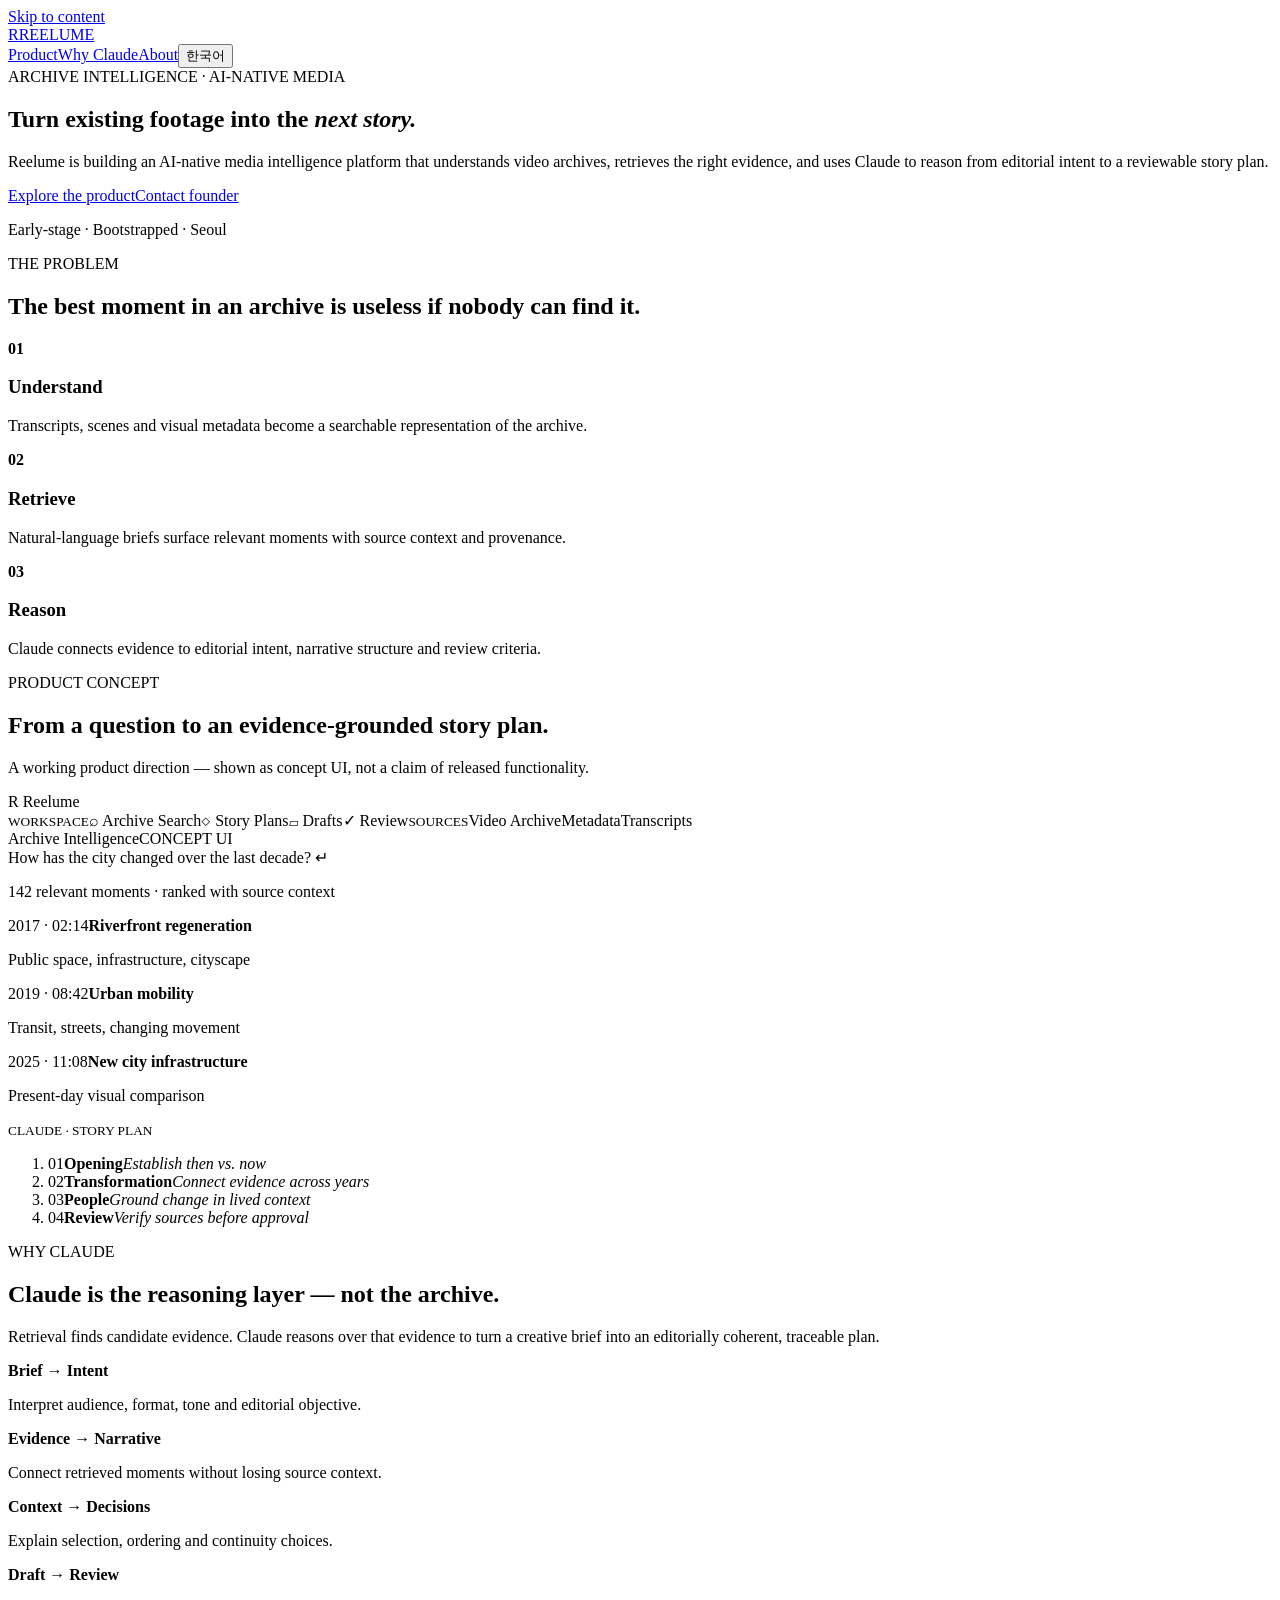
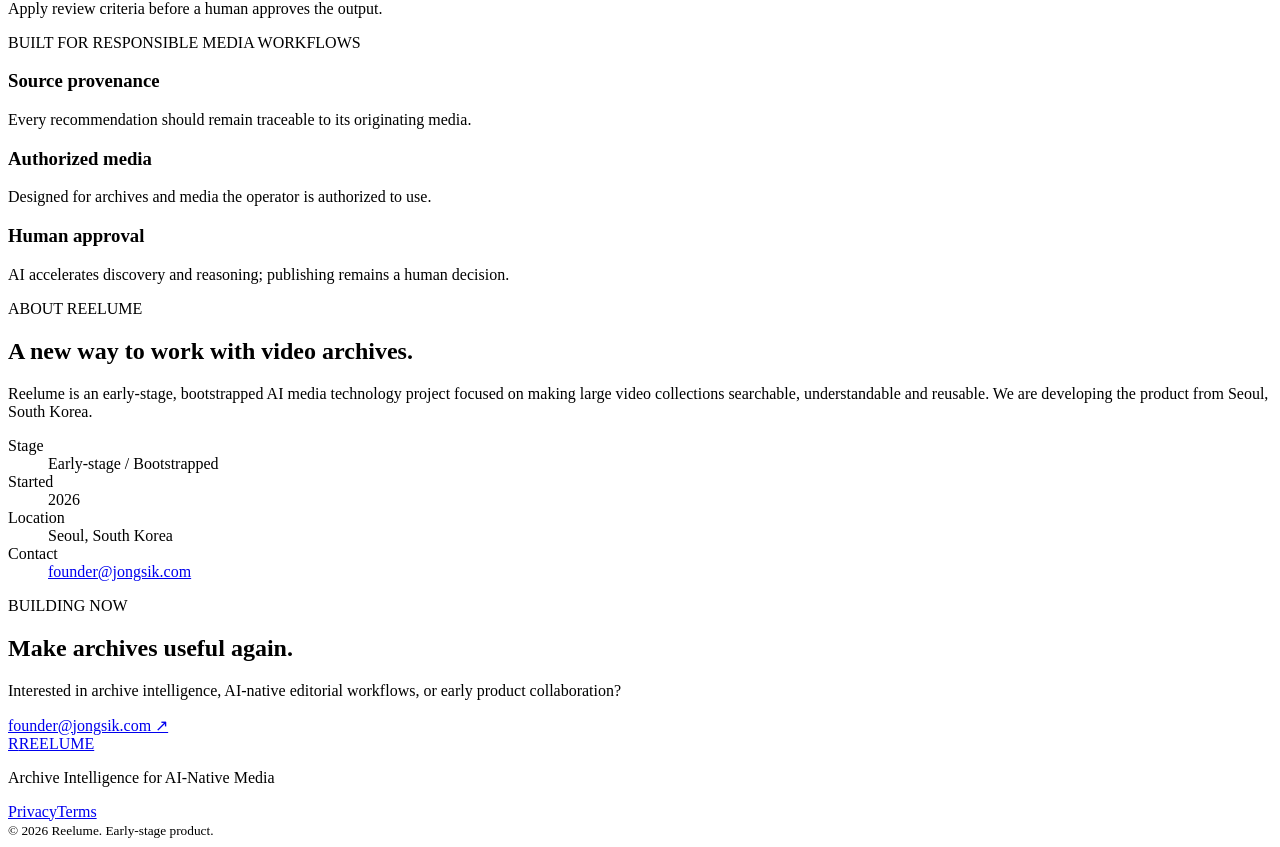
==== index.html @ be39a807 "Deploy Reelume site: index.html" ====
<!doctype html>
<html lang="en" data-lang="en">
<head>
<meta charset="utf-8"><meta name="viewport" content="width=device-width,initial-scale=1,viewport-fit=cover">
<title>Reelume — Archive Intelligence for AI-Native Media</title>
<meta name="description" content="Reelume is building an AI-native media intelligence platform that turns large video archives into searchable evidence, editorial story plans, and reviewable video drafts with Claude at the reasoning layer.">
<meta name="robots" content="index,follow,max-image-preview:large"><meta name="author" content="Reelume">
<link rel="canonical" href="https://www.jongsik.com/"><link rel="alternate" hreflang="en" href="https://www.jongsik.com/"><link rel="alternate" hreflang="ko" href="https://www.jongsik.com/?lang=ko"><link rel="alternate" hreflang="x-default" href="https://www.jongsik.com/">
<meta property="og:type" content="website"><meta property="og:site_name" content="Reelume"><meta property="og:title" content="Reelume — Archive Intelligence for AI-Native Media"><meta property="og:description" content="Turn existing footage into the next story. Search archives, ground editorial reasoning in evidence, and create reviewable media drafts."><meta property="og:url" content="https://www.jongsik.com/"><meta property="og:image" content="https://www.jongsik.com/assets/og.svg"><meta property="og:image:alt" content="Reelume — Archive Intelligence for AI-Native Media">
<meta name="twitter:card" content="summary_large_image"><meta name="twitter:title" content="Reelume — Archive Intelligence for AI-Native Media"><meta name="twitter:description" content="Turn existing footage into the next story."><meta name="twitter:image" content="https://www.jongsik.com/assets/og.svg">
<meta name="theme-color" content="#080a10"><link rel="icon" href="/assets/favicon.svg" type="image/svg+xml"><link rel="manifest" href="/site.webmanifest"><link rel="stylesheet" href="/assets/style.css">
<script type="application/ld+json">{"@context":"https://schema.org","@type":"Organization","name":"Reelume","url":"https://www.jongsik.com/","description":"Early-stage AI-native media intelligence product for understanding, retrieving and transforming video archives into new digital content.","foundingDate":"2026","foundingLocation":{"@type":"Place","name":"Seoul, South Korea"},"email":"founder@jongsik.com"}</script>
</head>
<body>
<a class="skip" href="#main">Skip to content</a>
<header><a class="brand" href="/" aria-label="Reelume home"><span class="mark">R</span>REELUME</a><nav aria-label="Primary"><a href="#product" data-en="Product" data-ko="제품">Product</a><a href="#claude" data-en="Why Claude" data-ko="Why Claude">Why Claude</a><a href="#about" data-en="About" data-ko="소개">About</a><button id="lang" aria-label="Switch language">한국어</button></nav></header>
<main id="main">
<section class="hero"><div class="eyebrow">ARCHIVE INTELLIGENCE · AI-NATIVE MEDIA</div><h1 data-en="Turn existing footage into the <em>next story.</em>" data-ko="기존 영상에서 <em>다음 이야기를 발견합니다.</em>">Turn existing footage into the <em>next story.</em></h1><p class="lead" data-en="Reelume is building an AI-native media intelligence platform that understands video archives, retrieves the right evidence, and uses Claude to reason from editorial intent to a reviewable story plan." data-ko="Reelume은 영상 아카이브를 이해하고 필요한 근거를 찾아, Claude의 추론으로 편집 의도에서 검토 가능한 스토리 플랜까지 연결하는 AI-native 미디어 인텔리전스 플랫폼을 만들고 있습니다.">Reelume is building an AI-native media intelligence platform that understands video archives, retrieves the right evidence, and uses Claude to reason from editorial intent to a reviewable story plan.</p><div class="actions"><a class="primary" href="#product" data-en="Explore the product" data-ko="제품 살펴보기">Explore the product</a><a class="secondary" href="mailto:founder@jongsik.com" data-en="Contact founder" data-ko="파운더에게 연락">Contact founder</a></div><p class="status"><span></span> Early-stage · Bootstrapped · Seoul</p></section>
<section class="problem"><p class="kicker" data-en="THE PROBLEM" data-ko="문제">THE PROBLEM</p><h2 data-en="The best moment in an archive is useless if nobody can find it." data-ko="아카이브 최고의 장면도 찾을 수 없다면 활용할 수 없습니다.">The best moment in an archive is useless if nobody can find it.</h2><div class="grid3"><article><b>01</b><h3 data-en="Understand" data-ko="이해">Understand</h3><p data-en="Transcripts, scenes and visual metadata become a searchable representation of the archive." data-ko="대사, 장면, 시각 메타데이터를 검색 가능한 아카이브 표현으로 만듭니다.">Transcripts, scenes and visual metadata become a searchable representation of the archive.</p></article><article><b>02</b><h3 data-en="Retrieve" data-ko="검색">Retrieve</h3><p data-en="Natural-language briefs surface relevant moments with source context and provenance." data-ko="자연어 브리프로 관련 장면을 출처 맥락과 함께 찾아냅니다.">Natural-language briefs surface relevant moments with source context and provenance.</p></article><article><b>03</b><h3 data-en="Reason" data-ko="추론">Reason</h3><p data-en="Claude connects evidence to editorial intent, narrative structure and review criteria." data-ko="Claude가 근거를 편집 의도, 서사 구조, 검토 기준으로 연결합니다.">Claude connects evidence to editorial intent, narrative structure and review criteria.</p></article></div></section>
<section id="product" class="product"><div class="sectionhead"><div><p class="kicker">PRODUCT CONCEPT</p><h2 data-en="From a question to an evidence-grounded story plan." data-ko="질문에서 근거 기반 스토리 플랜까지.">From a question to an evidence-grounded story plan.</h2></div><p data-en="A working product direction — shown as concept UI, not a claim of released functionality." data-ko="현재 개발 방향을 보여주는 콘셉트 UI이며 출시 완료 기능을 의미하지 않습니다.">A working product direction — shown as concept UI, not a claim of released functionality.</p></div><div class="app" aria-label="Reelume concept interface"><aside><div class="appbrand"><span class="mark">R</span> Reelume</div><small>WORKSPACE</small><a class="active">⌕ Archive Search</a><a>◇ Story Plans</a><a>▱ Drafts</a><a>✓ Review</a><small>SOURCES</small><a>Video Archive</a><a>Metadata</a><a>Transcripts</a></aside><div class="workspace"><div class="top"><span>Archive Intelligence</span><span class="badge">CONCEPT UI</span></div><div class="query">How has the city changed over the last decade? <span>↵</span></div><p class="found">142 relevant moments · ranked with source context</p><div class="results"><div><time>2017 · 02:14</time><b>Riverfront regeneration</b><p>Public space, infrastructure, cityscape</p></div><div><time>2019 · 08:42</time><b>Urban mobility</b><p>Transit, streets, changing movement</p></div><div><time>2025 · 11:08</time><b>New city infrastructure</b><p>Present-day visual comparison</p></div></div><div class="plan"><small>CLAUDE · STORY PLAN</small><ol><li><span>01</span><b>Opening</b><em>Establish then vs. now</em></li><li><span>02</span><b>Transformation</b><em>Connect evidence across years</em></li><li><span>03</span><b>People</b><em>Ground change in lived context</em></li><li><span>04</span><b>Review</b><em>Verify sources before approval</em></li></ol></div></div></div></section>
<section id="claude" class="claude"><p class="kicker">WHY CLAUDE</p><h2 data-en="Claude is the reasoning layer — not the archive." data-ko="Claude는 아카이브가 아니라 추론 레이어입니다.">Claude is the reasoning layer — not the archive.</h2><p class="lead2" data-en="Retrieval finds candidate evidence. Claude reasons over that evidence to turn a creative brief into an editorially coherent, traceable plan." data-ko="검색 계층이 후보 근거를 찾고, Claude는 그 근거 위에서 창작 브리프를 편집적으로 일관되고 추적 가능한 플랜으로 바꿉니다.">Retrieval finds candidate evidence. Claude reasons over that evidence to turn a creative brief into an editorially coherent, traceable plan.</p><div class="grid4"><article><b>Brief → Intent</b><p data-en="Interpret audience, format, tone and editorial objective." data-ko="대상, 포맷, 톤, 편집 목표를 해석합니다.">Interpret audience, format, tone and editorial objective.</p></article><article><b>Evidence → Narrative</b><p data-en="Connect retrieved moments without losing source context." data-ko="출처 맥락을 잃지 않고 검색된 장면을 연결합니다.">Connect retrieved moments without losing source context.</p></article><article><b>Context → Decisions</b><p data-en="Explain selection, ordering and continuity choices." data-ko="선택, 순서, 연속성 판단을 설명합니다.">Explain selection, ordering and continuity choices.</p></article><article><b>Draft → Review</b><p data-en="Apply review criteria before a human approves the output." data-ko="사람이 승인하기 전에 검토 기준을 적용합니다.">Apply review criteria before a human approves the output.</p></article></div></section>
<section class="principles"><p class="kicker">BUILT FOR RESPONSIBLE MEDIA WORKFLOWS</p><div class="grid3"><article><h3>Source provenance</h3><p data-en="Every recommendation should remain traceable to its originating media." data-ko="모든 추천은 원본 미디어까지 추적 가능해야 합니다.">Every recommendation should remain traceable to its originating media.</p></article><article><h3>Authorized media</h3><p data-en="Designed for archives and media the operator is authorized to use." data-ko="운영자가 사용할 권한이 있는 아카이브와 미디어를 전제로 설계합니다.">Designed for archives and media the operator is authorized to use.</p></article><article><h3>Human approval</h3><p data-en="AI accelerates discovery and reasoning; publishing remains a human decision." data-ko="AI는 탐색과 추론을 가속하지만 게시 결정은 사람이 합니다.">AI accelerates discovery and reasoning; publishing remains a human decision.</p></article></div></section>
<section id="about" class="about"><div><p class="kicker">ABOUT REELUME</p><h2 data-en="A new way to work with video archives." data-ko="영상 아카이브와 일하는 새로운 방식.">A new way to work with video archives.</h2></div><div><p data-en="Reelume is an early-stage, bootstrapped AI media technology project focused on making large video collections searchable, understandable and reusable. We are developing the product from Seoul, South Korea." data-ko="Reelume은 대규모 영상 컬렉션을 검색하고 이해하고 재활용할 수 있게 만드는 초기 단계의 부트스트랩 AI 미디어 기술 프로젝트입니다. 대한민국 서울에서 제품을 개발하고 있습니다.">Reelume is an early-stage, bootstrapped AI media technology project focused on making large video collections searchable, understandable and reusable. We are developing the product from Seoul, South Korea.</p><dl><div><dt>Stage</dt><dd>Early-stage / Bootstrapped</dd></div><div><dt>Started</dt><dd>2026</dd></div><div><dt>Location</dt><dd>Seoul, South Korea</dd></div><div><dt>Contact</dt><dd><a href="mailto:founder@jongsik.com">founder@jongsik.com</a></dd></div></dl></div></section>
<section class="cta"><p class="kicker">BUILDING NOW</p><h2 data-en="Make archives useful again." data-ko="아카이브를 다시 유용하게.">Make archives useful again.</h2><p data-en="Interested in archive intelligence, AI-native editorial workflows, or early product collaboration?" data-ko="아카이브 인텔리전스, AI-native 편집 워크플로 또는 초기 제품 협업에 관심이 있으신가요?">Interested in archive intelligence, AI-native editorial workflows, or early product collaboration?</p><a class="primary" href="mailto:founder@jongsik.com">founder@jongsik.com ↗</a></section>
</main>
<footer><a class="brand" href="/"><span class="mark">R</span>REELUME</a><p>Archive Intelligence for AI-Native Media</p><div><a href="/privacy.html">Privacy</a><a href="/terms.html">Terms</a></div><small>© 2026 Reelume. Early-stage product.</small></footer>
<script src="/assets/app.js" defer></script></body></html>
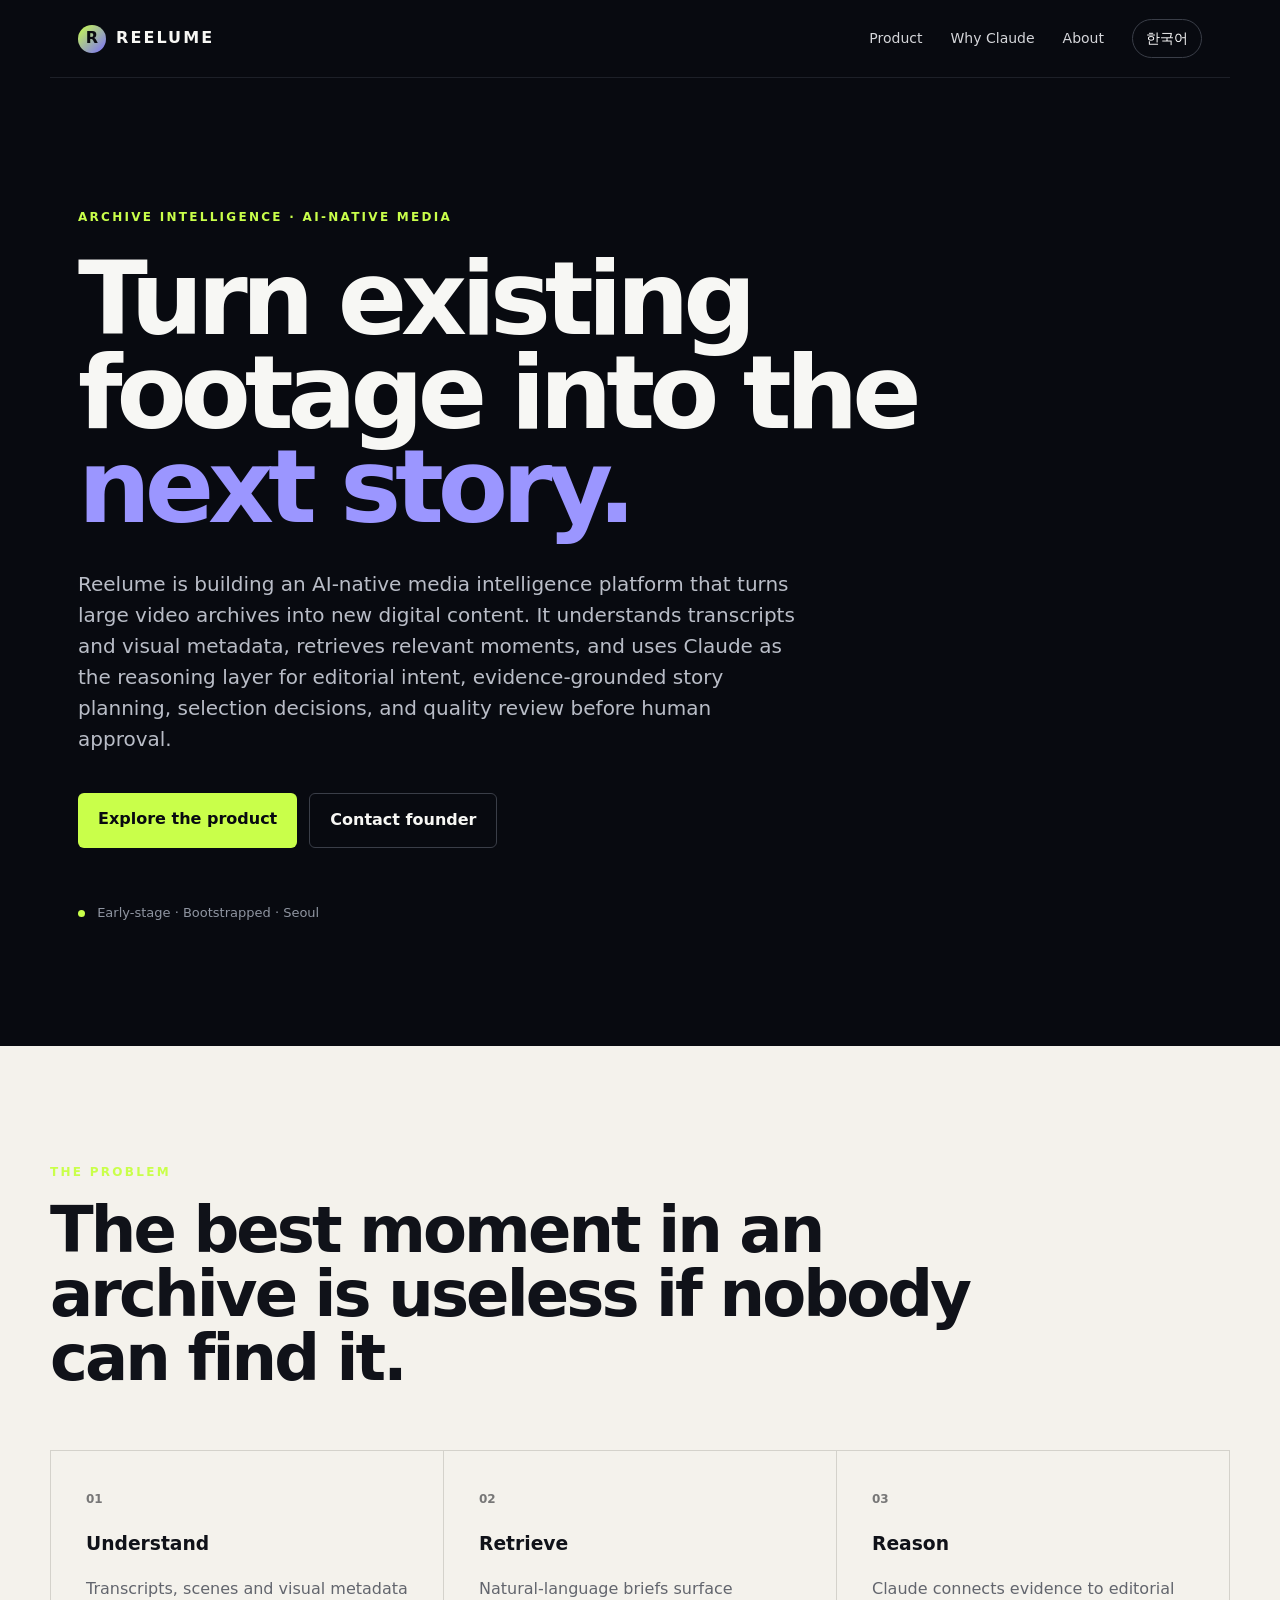
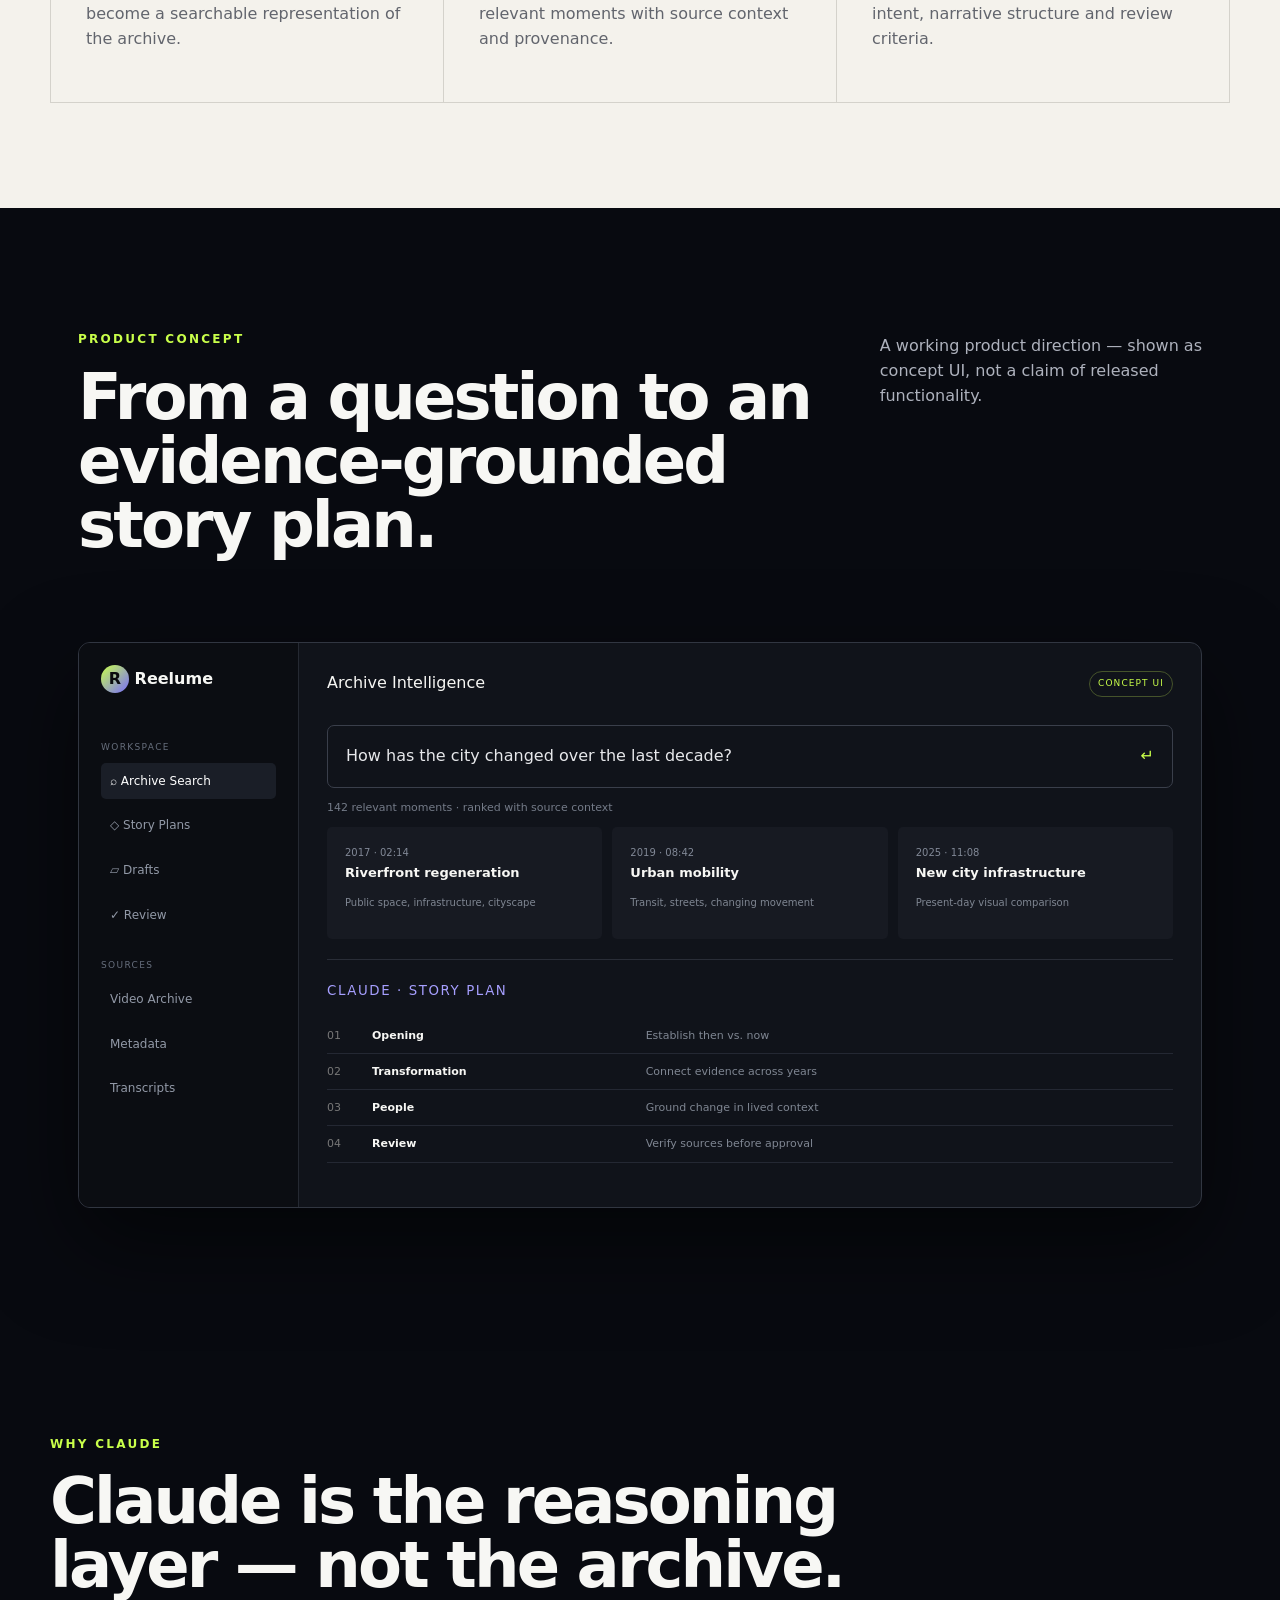
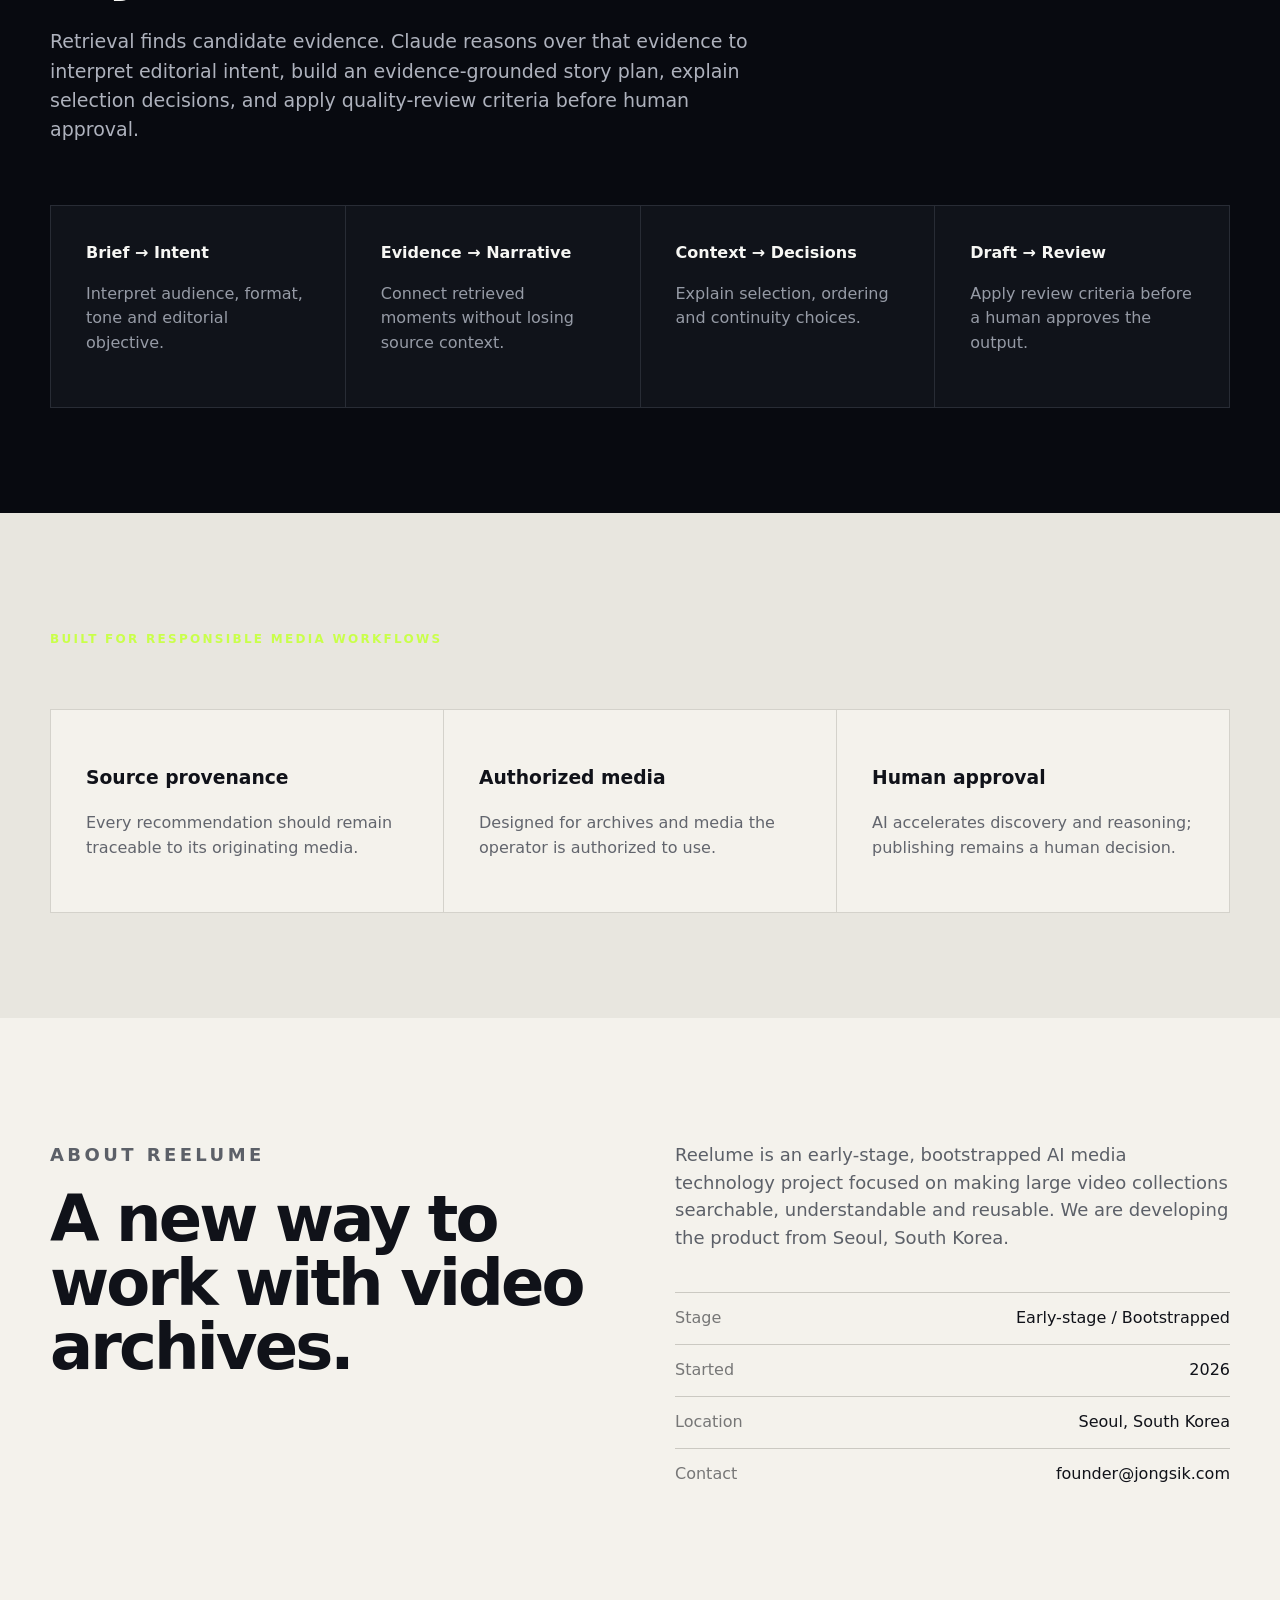
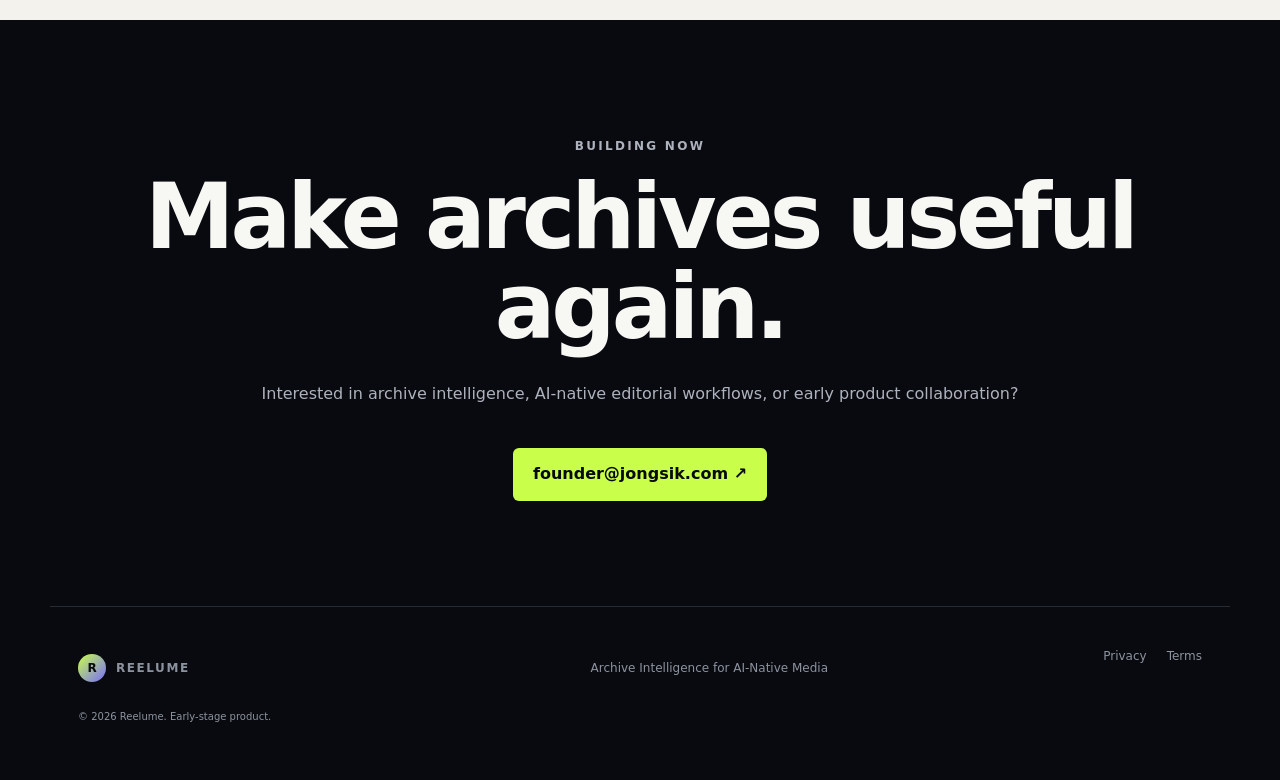
==== commit 6659f254: "Clarify Claude reasoning role for startup review" ====
--- a/index.html
+++ b/index.html
@@ -15,10 +15,10 @@
 <a class="skip" href="#main">Skip to content</a>
 <header><a class="brand" href="/" aria-label="Reelume home"><span class="mark">R</span>REELUME</a><nav aria-label="Primary"><a href="#product" data-en="Product" data-ko="제품">Product</a><a href="#claude" data-en="Why Claude" data-ko="Why Claude">Why Claude</a><a href="#about" data-en="About" data-ko="소개">About</a><button id="lang" aria-label="Switch language">한국어</button></nav></header>
 <main id="main">
-<section class="hero"><div class="eyebrow">ARCHIVE INTELLIGENCE · AI-NATIVE MEDIA</div><h1 data-en="Turn existing footage into the <em>next story.</em>" data-ko="기존 영상에서 <em>다음 이야기를 발견합니다.</em>">Turn existing footage into the <em>next story.</em></h1><p class="lead" data-en="Reelume is building an AI-native media intelligence platform that understands video archives, retrieves the right evidence, and uses Claude to reason from editorial intent to a reviewable story plan." data-ko="Reelume은 영상 아카이브를 이해하고 필요한 근거를 찾아, Claude의 추론으로 편집 의도에서 검토 가능한 스토리 플랜까지 연결하는 AI-native 미디어 인텔리전스 플랫폼을 만들고 있습니다.">Reelume is building an AI-native media intelligence platform that understands video archives, retrieves the right evidence, and uses Claude to reason from editorial intent to a reviewable story plan.</p><div class="actions"><a class="primary" href="#product" data-en="Explore the product" data-ko="제품 살펴보기">Explore the product</a><a class="secondary" href="mailto:founder@jongsik.com" data-en="Contact founder" data-ko="파운더에게 연락">Contact founder</a></div><p class="status"><span></span> Early-stage · Bootstrapped · Seoul</p></section>
+<section class="hero"><div class="eyebrow">ARCHIVE INTELLIGENCE · AI-NATIVE MEDIA</div><h1 data-en="Turn existing footage into the <em>next story.</em>" data-ko="기존 영상에서 <em>다음 이야기를 발견합니다.</em>">Turn existing footage into the <em>next story.</em></h1><p class="lead" data-en="Reelume is building an AI-native media intelligence platform that turns large video archives into new digital content. It understands transcripts and visual metadata, retrieves relevant moments, and uses Claude as the reasoning layer for editorial intent, evidence-grounded story planning, selection decisions, and quality review before human approval." data-ko="Reelume은 대규모 영상 아카이브를 새로운 디지털 콘텐츠로 전환하는 AI-native 미디어 인텔리전스 플랫폼을 만들고 있습니다. 대사와 시각 메타데이터를 이해하고 관련 장면을 찾아, Claude를 편집 의도 해석, 근거 기반 스토리 기획, 선택 판단, 사람의 최종 승인 전 품질 검토를 위한 추론 레이어로 활용합니다.">Reelume is building an AI-native media intelligence platform that turns large video archives into new digital content. It understands transcripts and visual metadata, retrieves relevant moments, and uses Claude as the reasoning layer for editorial intent, evidence-grounded story planning, selection decisions, and quality review before human approval.</p><div class="actions"><a class="primary" href="#product" data-en="Explore the product" data-ko="제품 살펴보기">Explore the product</a><a class="secondary" href="mailto:founder@jongsik.com" data-en="Contact founder" data-ko="파운더에게 연락">Contact founder</a></div><p class="status"><span></span> Early-stage · Bootstrapped · Seoul</p></section>
 <section class="problem"><p class="kicker" data-en="THE PROBLEM" data-ko="문제">THE PROBLEM</p><h2 data-en="The best moment in an archive is useless if nobody can find it." data-ko="아카이브 최고의 장면도 찾을 수 없다면 활용할 수 없습니다.">The best moment in an archive is useless if nobody can find it.</h2><div class="grid3"><article><b>01</b><h3 data-en="Understand" data-ko="이해">Understand</h3><p data-en="Transcripts, scenes and visual metadata become a searchable representation of the archive." data-ko="대사, 장면, 시각 메타데이터를 검색 가능한 아카이브 표현으로 만듭니다.">Transcripts, scenes and visual metadata become a searchable representation of the archive.</p></article><article><b>02</b><h3 data-en="Retrieve" data-ko="검색">Retrieve</h3><p data-en="Natural-language briefs surface relevant moments with source context and provenance." data-ko="자연어 브리프로 관련 장면을 출처 맥락과 함께 찾아냅니다.">Natural-language briefs surface relevant moments with source context and provenance.</p></article><article><b>03</b><h3 data-en="Reason" data-ko="추론">Reason</h3><p data-en="Claude connects evidence to editorial intent, narrative structure and review criteria." data-ko="Claude가 근거를 편집 의도, 서사 구조, 검토 기준으로 연결합니다.">Claude connects evidence to editorial intent, narrative structure and review criteria.</p></article></div></section>
 <section id="product" class="product"><div class="sectionhead"><div><p class="kicker">PRODUCT CONCEPT</p><h2 data-en="From a question to an evidence-grounded story plan." data-ko="질문에서 근거 기반 스토리 플랜까지.">From a question to an evidence-grounded story plan.</h2></div><p data-en="A working product direction — shown as concept UI, not a claim of released functionality." data-ko="현재 개발 방향을 보여주는 콘셉트 UI이며 출시 완료 기능을 의미하지 않습니다.">A working product direction — shown as concept UI, not a claim of released functionality.</p></div><div class="app" aria-label="Reelume concept interface"><aside><div class="appbrand"><span class="mark">R</span> Reelume</div><small>WORKSPACE</small><a class="active">⌕ Archive Search</a><a>◇ Story Plans</a><a>▱ Drafts</a><a>✓ Review</a><small>SOURCES</small><a>Video Archive</a><a>Metadata</a><a>Transcripts</a></aside><div class="workspace"><div class="top"><span>Archive Intelligence</span><span class="badge">CONCEPT UI</span></div><div class="query">How has the city changed over the last decade? <span>↵</span></div><p class="found">142 relevant moments · ranked with source context</p><div class="results"><div><time>2017 · 02:14</time><b>Riverfront regeneration</b><p>Public space, infrastructure, cityscape</p></div><div><time>2019 · 08:42</time><b>Urban mobility</b><p>Transit, streets, changing movement</p></div><div><time>2025 · 11:08</time><b>New city infrastructure</b><p>Present-day visual comparison</p></div></div><div class="plan"><small>CLAUDE · STORY PLAN</small><ol><li><span>01</span><b>Opening</b><em>Establish then vs. now</em></li><li><span>02</span><b>Transformation</b><em>Connect evidence across years</em></li><li><span>03</span><b>People</b><em>Ground change in lived context</em></li><li><span>04</span><b>Review</b><em>Verify sources before approval</em></li></ol></div></div></div></section>
-<section id="claude" class="claude"><p class="kicker">WHY CLAUDE</p><h2 data-en="Claude is the reasoning layer — not the archive." data-ko="Claude는 아카이브가 아니라 추론 레이어입니다.">Claude is the reasoning layer — not the archive.</h2><p class="lead2" data-en="Retrieval finds candidate evidence. Claude reasons over that evidence to turn a creative brief into an editorially coherent, traceable plan." data-ko="검색 계층이 후보 근거를 찾고, Claude는 그 근거 위에서 창작 브리프를 편집적으로 일관되고 추적 가능한 플랜으로 바꿉니다.">Retrieval finds candidate evidence. Claude reasons over that evidence to turn a creative brief into an editorially coherent, traceable plan.</p><div class="grid4"><article><b>Brief → Intent</b><p data-en="Interpret audience, format, tone and editorial objective." data-ko="대상, 포맷, 톤, 편집 목표를 해석합니다.">Interpret audience, format, tone and editorial objective.</p></article><article><b>Evidence → Narrative</b><p data-en="Connect retrieved moments without losing source context." data-ko="출처 맥락을 잃지 않고 검색된 장면을 연결합니다.">Connect retrieved moments without losing source context.</p></article><article><b>Context → Decisions</b><p data-en="Explain selection, ordering and continuity choices." data-ko="선택, 순서, 연속성 판단을 설명합니다.">Explain selection, ordering and continuity choices.</p></article><article><b>Draft → Review</b><p data-en="Apply review criteria before a human approves the output." data-ko="사람이 승인하기 전에 검토 기준을 적용합니다.">Apply review criteria before a human approves the output.</p></article></div></section>
+<section id="claude" class="claude"><p class="kicker">WHY CLAUDE</p><h2 data-en="Claude is the reasoning layer — not the archive." data-ko="Claude는 아카이브가 아니라 추론 레이어입니다.">Claude is the reasoning layer — not the archive.</h2><p class="lead2" data-en="Retrieval finds candidate evidence. Claude reasons over that evidence to interpret editorial intent, build an evidence-grounded story plan, explain selection decisions, and apply quality-review criteria before human approval." data-ko="검색 계층이 후보 근거를 찾고, Claude는 그 근거 위에서 편집 의도를 해석하고 근거 기반 스토리 플랜을 구성하며 선택 판단을 설명하고 사람의 최종 승인 전에 품질 검토 기준을 적용합니다.">Retrieval finds candidate evidence. Claude reasons over that evidence to interpret editorial intent, build an evidence-grounded story plan, explain selection decisions, and apply quality-review criteria before human approval.</p><div class="grid4"><article><b>Brief → Intent</b><p data-en="Interpret audience, format, tone and editorial objective." data-ko="대상, 포맷, 톤, 편집 목표를 해석합니다.">Interpret audience, format, tone and editorial objective.</p></article><article><b>Evidence → Narrative</b><p data-en="Connect retrieved moments without losing source context." data-ko="출처 맥락을 잃지 않고 검색된 장면을 연결합니다.">Connect retrieved moments without losing source context.</p></article><article><b>Context → Decisions</b><p data-en="Explain selection, ordering and continuity choices." data-ko="선택, 순서, 연속성 판단을 설명합니다.">Explain selection, ordering and continuity choices.</p></article><article><b>Draft → Review</b><p data-en="Apply review criteria before a human approves the output." data-ko="사람이 승인하기 전에 검토 기준을 적용합니다.">Apply review criteria before a human approves the output.</p></article></div></section>
 <section class="principles"><p class="kicker">BUILT FOR RESPONSIBLE MEDIA WORKFLOWS</p><div class="grid3"><article><h3>Source provenance</h3><p data-en="Every recommendation should remain traceable to its originating media." data-ko="모든 추천은 원본 미디어까지 추적 가능해야 합니다.">Every recommendation should remain traceable to its originating media.</p></article><article><h3>Authorized media</h3><p data-en="Designed for archives and media the operator is authorized to use." data-ko="운영자가 사용할 권한이 있는 아카이브와 미디어를 전제로 설계합니다.">Designed for archives and media the operator is authorized to use.</p></article><article><h3>Human approval</h3><p data-en="AI accelerates discovery and reasoning; publishing remains a human decision." data-ko="AI는 탐색과 추론을 가속하지만 게시 결정은 사람이 합니다.">AI accelerates discovery and reasoning; publishing remains a human decision.</p></article></div></section>
 <section id="about" class="about"><div><p class="kicker">ABOUT REELUME</p><h2 data-en="A new way to work with video archives." data-ko="영상 아카이브와 일하는 새로운 방식.">A new way to work with video archives.</h2></div><div><p data-en="Reelume is an early-stage, bootstrapped AI media technology project focused on making large video collections searchable, understandable and reusable. We are developing the product from Seoul, South Korea." data-ko="Reelume은 대규모 영상 컬렉션을 검색하고 이해하고 재활용할 수 있게 만드는 초기 단계의 부트스트랩 AI 미디어 기술 프로젝트입니다. 대한민국 서울에서 제품을 개발하고 있습니다.">Reelume is an early-stage, bootstrapped AI media technology project focused on making large video collections searchable, understandable and reusable. We are developing the product from Seoul, South Korea.</p><dl><div><dt>Stage</dt><dd>Early-stage / Bootstrapped</dd></div><div><dt>Started</dt><dd>2026</dd></div><div><dt>Location</dt><dd>Seoul, South Korea</dd></div><div><dt>Contact</dt><dd><a href="mailto:founder@jongsik.com">founder@jongsik.com</a></dd></div></dl></div></section>
 <section class="cta"><p class="kicker">BUILDING NOW</p><h2 data-en="Make archives useful again." data-ko="아카이브를 다시 유용하게.">Make archives useful again.</h2><p data-en="Interested in archive intelligence, AI-native editorial workflows, or early product collaboration?" data-ko="아카이브 인텔리전스, AI-native 편집 워크플로 또는 초기 제품 협업에 관심이 있으신가요?">Interested in archive intelligence, AI-native editorial workflows, or early product collaboration?</p><a class="primary" href="mailto:founder@jongsik.com">founder@jongsik.com ↗</a></section>
--- a/assets/style.css
+++ b/assets/style.css
@@ -0,0 +1 @@
+:root{--ink:#080a10;--paper:#f4f2ec;--muted:#a7acb7;--line:#292d38;--lime:#c9ff4a;--violet:#786cff;--max:1180px}*{box-sizing:border-box}html{scroll-behavior:smooth}body{margin:0;background:var(--ink);color:#f7f7f4;font:16px/1.55 Inter,ui-sans-serif,system-ui,-apple-system,BlinkMacSystemFont,"Segoe UI",sans-serif}a{color:inherit;text-decoration:none}button{font:inherit}.skip{position:absolute;left:-999px}.skip:focus{left:1rem;top:1rem;z-index:99;background:white;color:black;padding:.6rem 1rem}header{height:78px;display:flex;align-items:center;justify-content:space-between;max-width:var(--max);margin:auto;padding:0 28px;border-bottom:1px solid #1d2028}.brand{display:flex;align-items:center;gap:10px;font-weight:850;letter-spacing:.13em}.mark{display:inline-grid;place-items:center;width:28px;height:28px;border-radius:50%;background:linear-gradient(135deg,var(--lime),var(--violet));color:#0a0b0f;font-weight:900;letter-spacing:0}nav{display:flex;gap:28px;align-items:center;font-size:14px;color:#d5d6da}nav button{border:1px solid #3a3e48;border-radius:999px;background:none;color:#fff;padding:8px 13px;cursor:pointer}.hero{max-width:var(--max);margin:auto;padding:130px 28px 110px}.eyebrow,.kicker{font-size:12px;letter-spacing:.19em;font-weight:800;color:var(--lime)}h1{font-size:clamp(52px,8vw,108px);line-height:.92;letter-spacing:-.06em;max-width:1050px;margin:25px 0 35px}h1 em{font-style:normal;color:#9b96ff}h2{font-size:clamp(36px,5vw,66px);line-height:1;letter-spacing:-.045em;margin:16px 0 30px}.lead{max-width:730px;color:#b9bdc7;font-size:20px}.actions{display:flex;gap:12px;margin-top:38px}.primary,.secondary{display:inline-block;padding:14px 20px;border-radius:6px;font-weight:750}.primary{background:var(--lime);color:#080a10}.secondary{border:1px solid #3a3e48}.status{margin-top:55px;color:#8f95a1;font-size:13px}.status span{display:inline-block;width:7px;height:7px;background:var(--lime);border-radius:50%;margin-right:8px}.problem,.claude,.principles,.about,.cta{padding:105px max(28px,calc((100vw - var(--max))/2));}.problem,.principles,.about{background:var(--paper);color:#101219}.problem h2,.about h2{max-width:950px}.grid3,.grid4{display:grid;gap:1px;background:#d4d2cb;border:1px solid #d4d2cb;margin-top:60px}.grid3{grid-template-columns:repeat(3,1fr)}.grid4{grid-template-columns:repeat(4,1fr)}.grid3 article,.grid4 article{background:var(--paper);padding:35px}.grid3 article>b{font-size:12px;color:#777}.grid3 p,.grid4 p{color:#62656d}.product{max-width:var(--max);margin:auto;padding:110px 28px}.sectionhead{display:grid;grid-template-columns:1.4fr .6fr;gap:50px}.sectionhead>p,.lead2{color:#aeb2bd}.app{margin-top:55px;border:1px solid #313641;border-radius:12px;background:#10131a;display:grid;grid-template-columns:220px 1fr;overflow:hidden;box-shadow:0 35px 90px #0008}.app aside{background:#0b0d12;border-right:1px solid #252932;padding:22px;display:flex;flex-direction:column;gap:8px}.appbrand{font-weight:800;margin-bottom:22px}.app aside small{font-size:9px;letter-spacing:.15em;color:#666e7c;margin-top:18px}.app aside a{font-size:12px;padding:9px;color:#9299a7}.app aside .active{background:#1a1e27;color:white;border-radius:5px}.workspace{padding:28px}.top{display:flex;justify-content:space-between}.badge{font-size:9px;letter-spacing:.12em;color:var(--lime);border:1px solid #45532b;padding:5px 8px;border-radius:99px}.query{margin-top:28px;border:1px solid #3a3f4b;border-radius:7px;padding:18px;color:#e7e8eb}.query span{float:right;color:var(--lime)}.found{font-size:11px;color:#747b88}.results{display:grid;grid-template-columns:repeat(3,1fr);gap:10px}.results div{background:#171a22;padding:18px;border-radius:5px}.results time{display:block;color:#818896;font-size:10px}.results b{font-size:13px}.results p{font-size:10px;color:#7f8692}.plan{margin-top:20px;border-top:1px solid #292d37;padding-top:18px}.plan small{color:#a69fff;letter-spacing:.12em}.plan ol{list-style:none;padding:0}.plan li{display:grid;grid-template-columns:35px 1fr 2fr;gap:10px;padding:9px 0;border-bottom:1px solid #242833;font-size:11px}.plan li span{color:#777}.plan li em{font-style:normal;color:#7f8692}.claude h2{max-width:900px}.lead2{max-width:700px;font-size:19px}.claude .grid4{background:#282c35;border-color:#282c35}.claude .grid4 article{background:#10131a}.claude .grid4 p{color:#969ba6}.principles{background:#e8e6df}.about{display:grid;grid-template-columns:1fr 1fr;gap:70px}.about>div>p{font-size:18px;color:#5c6068}.about dl{margin-top:40px}.about dl div{display:flex;justify-content:space-between;border-top:1px solid #cbc9c2;padding:13px 0}.about dt{color:#777}.cta{text-align:center}.cta h2{font-size:clamp(48px,8vw,90px)}.cta p{color:#aeb2bd}.cta .primary{margin-top:25px}footer{max-width:var(--max);margin:auto;border-top:1px solid #272b34;padding:40px 28px 55px;display:grid;grid-template-columns:1fr 1fr auto;gap:20px;color:#8d939e;font-size:12px}footer div{display:flex;gap:20px}footer small{grid-column:1/-1}.legal{max-width:850px;margin:auto;padding:100px 28px}.legal h1{font-size:58px}.legal h2{font-size:25px;margin-top:45px}.legal p,.legal li{color:#b7bbc4}@media(max-width:800px){nav a{display:none}.hero{padding-top:90px}.grid3,.grid4,.sectionhead,.about{grid-template-columns:1fr}.app{grid-template-columns:1fr}.app aside{display:none}.results{grid-template-columns:1fr}.plan li{grid-template-columns:30px 1fr}.plan li em{grid-column:2}.grid4{gap:1px}footer{grid-template-columns:1fr}.actions{flex-wrap:wrap}}@media(prefers-reduced-motion:reduce){html{scroll-behavior:auto}}
